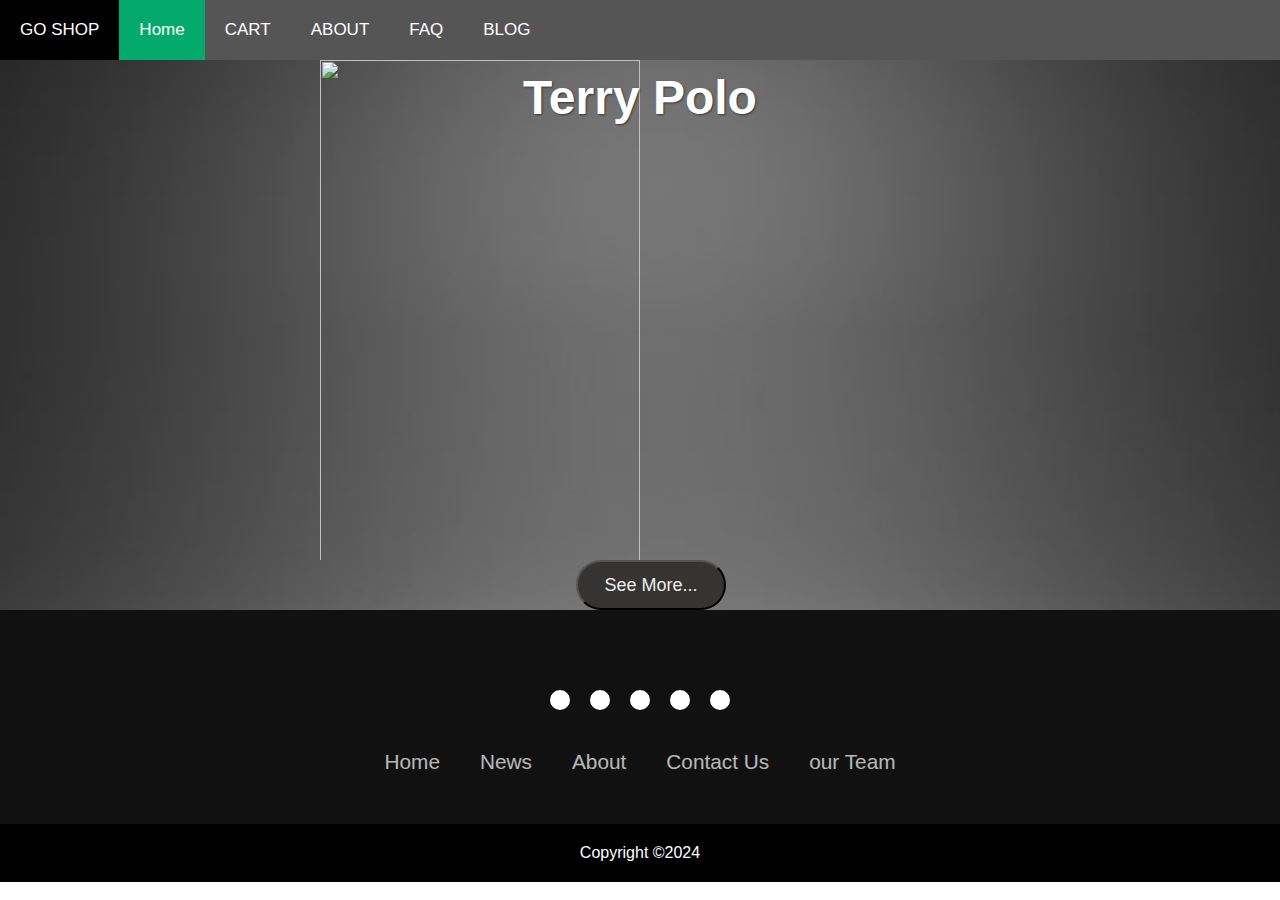
==== index.html @ b3a8ac7a "Add files via upload" ====
<!DOCTYPE html>
<html lang="en">

<head>
    <meta charset="UTF-8">
    <meta name="viewport" content="width=device-width, initial-scale=1.0">
    <title>GO SHOP</title>
    <!--head icon shop it logo -->
  
    <!-- CSS EXTENSION -->
    <link rel="stylesheet" href="style.css">
    <link rel="stylesheet" href="css1/all.min.css">
    <link rel="stylesheet" href="css1/fontawesome.min.css">


   

</head>

<body>
            
            <div class="navbar">
                <a href="" style="background-color:black">GO SHOP</a>
                <a href="C:\Users\laurence\OneDrive\Desktop\.NET Website\MyCodes\.netWebsite\.netWebsite\index.html" style="background-color: #04AA6D;">Home</a>
                <a href="C:\Users\laurence\OneDrive\Desktop\.NET Website\MyCodes\.netWebsite\.netWebsite\shopping-cart-app\merch\index.html" target="_blank"> CART</a>
                <a href="C:\Users\laurence\OneDrive\Desktop\.NET Website\MyCodes\.netWebsite\.netWebsite\about.html"> ABOUT</a>
                <a href="C:\Users\laurence\OneDrive\Desktop\.NET Website\MyCodes\.netWebsite\.netWebsite\faq.html"> FAQ</a>
                <a href="C:\Users\laurence\OneDrive\Desktop\.NET Website\MyCodes\.netWebsite\.netWebsite\Vintong\blog.html">BLOG</a>
                <a href="C:\Users\laurence\OneDrive\Desktop\.NET Website\MyCodes\.netWebsite\.netWebsite\edit-profile\index.html">
                    <i class="fa-solid fa-user" id="user"></i>
                </a>
              </div>
            

    <div class="slider">
        <figure>
            <div class="slide">
                <h1>Terry Polo</h1>
                
               <a href="C:\Users\laurence\OneDrive\Desktop\.NET Website\MyCodes\.netWebsite\.netWebsite\shopping-cart-app\merch\index.html">
                <img src="C:/Users/laurence/OneDrive/Desktop/.NET Website/MyCodes/.netWebsite/.netWebsite/shopping-cart-app/merch/FrenchTerryQuarterZipPolo.png">
            </a>
            </div>
            <div class="slide">
                <h1>Black Boxy</h1>
                
                <a href="C:\Users\laurence\OneDrive\Desktop\.NET Website\MyCodes\.netWebsite\.netWebsite\shopping-cart-app\merch\index.html">
                <img src="C:/Users/laurence/OneDrive/Desktop/.NET Website/MyCodes/.netWebsite/.netWebsite/shopping-cart-app/merch/BlossomoftheNightBlackBoxy.png" >
                </a>
            </div>
            <div class="slide">
                <h1>Paradise Fatigue</h1>
                <a href="C:\Users\laurence\OneDrive\Desktop\.NET Website\MyCodes\.netWebsite\.netWebsite\shopping-cart-app\merch\index.html">
                <img src="C:/Users/laurence/OneDrive/Desktop/.NET Website/MyCodes/.netWebsite/.netWebsite/shopping-cart-app/merch/ParadiseFatigue.png">
            </a>
            </div>
            <div class="slide">
                <h1>Pull Over Acid Gray</h1>
                <a href="C:\Users\laurence\OneDrive\Desktop\.NET Website\MyCodes\.netWebsite\.netWebsite\shopping-cart-app\merch\index.html">
                <img src="C:/Users/laurence/OneDrive/Desktop/.NET Website/MyCodes/.netWebsite/.netWebsite/shopping-cart-app/merch/pulloveracidgray.png">
                </a>
            </div>
        </figure>
    </div>
        <button class="prodBtn" onclick="prodBtn()">See More...</button>
   






    <footer>
        <div class="footerContainer">
            <div class="socialIcons">
                <a href="https://www.facebook.com/"><i class="fa-brands fa-facebook"></i></a>
                <a href="https://www.instagram.com/"><i class="fa-brands fa-instagram"></i></a>
                <a href="https://x.com"><i class="fa-brands fa-x-twitter"></i></a>
                <a href="https://www.google.com/"><i class="fa-brands fa-google"></i></a>
                <a href="https://www.youtube.com/"><i class="fa-brands fa-youtube"></i></a>
            </div>
            <div class="footerNav">
                <ul><li><a href="index.html">Home</a></li>
                    <li><a href="blog.html">News</a></li>
                    <li><a href="about.html">About</a></li>
                    <li><a href="about.html">Contact Us</a></li>
                    <li><a href="about.html">our Team</a></li>
                </ul>
            </div>
            
        </div>
        <div class="footerBottom">
            <p>Copyright &copy;2024</p>
        </div>

    
    <script src="signup.js"></script>
    <script src="index.js"></script>

</body>

</html>
---- style.css ----
* {
    padding: 0;
    margin: 0;
    box-sizing: border-box;
    font-family: 'Montserrat', sans-serif;
    list-style: none;
    font-size: 16px;

}


.slider {
    width: 100%;
    height: 500px;
    overflow: hidden;
}

figure {
    position: relative;
    left: 0;
    width: 400%;
    animation: 12s slide infinite;
}

.slide {
    position: relative;
    width: 25%;
    float: left;
}

.slide h1 {
    position: absolute;
    font-size: 3em;
    width: 100%;
    text-align: center;
    margin-top: 10px;
    color: white;
    text-shadow: 1px 1px 2px rgba(0, 0, 0, 0.5);
}

.slide img {
    display: block;
    margin-left: auto;
    margin-right: auto;
    width: 50%;
    height: 600px;
}

@keyframes slide {
    0% {
        left: 0;
    }

    10% {
        left: 0;
    }

    20% {
        left: -100%;
    }

    30% {
        left: -100%;
    }

    40% {
        left: -200%;
    }

    50% {
        left: -200%;
    }

    55% {
        left: -300%;
    }

    65% {
        left: -300%;
    }

    66% {
        left: -200%;
    }

    74% {
        left: -200%;
    }

    75% {
        left: -100%;
    }

    85% {
        left: -100%;
    }

    90% {
        left: 0;
    }

    100% {
        left: 0;
    }
}

a {
    text-decoration: none;
}

a:hover {
    color: #f18930;
}

.social-icons i:hover {
    color: #f18930;
}

.bottom-bar {
    background: #f18930;
    text-align: center;
    padding: 10px 0;
    margin-top: 50px;
}

.bottom-bar p {
    color: #343434;
    margin: 0;
}

body {

    background-image: url(back.jpg);
    background-repeat: no-repeat;
    background-size: cover;

}

.navbar img {
    float: left;
}


.navbar {
    width: 100%;
    background-color: #555;
    overflow: auto;

}


.navbar a {
    float: left;
    text-align: center;
    padding: 20px;
    color: white;
    text-decoration: none;
    font-size: 17px;
}


.navbar a:hover {
    background-color: #4b4a47;
}


@media screen and (max-width: 500px) {
    .navbar a {
        float: none;
        display: block;
    }


    img {
        display: none;
    }

}

a,
buttton {
    color: white;
}


#btn:hover {
    background-color: transparent;
}

.content {
    text-align: center;
    margin-left: -50px;
    margin-top: -55px;
}





input {
    border-radius: 2px;
    border-color: #353432;
    border-width: 5px;
}

#username,
#password,
#btn_login {
    border-color: transparent;
}





.prodBtn {
    border-color: black;
    color: #eee;
    background-color: #353432;
    width: 150px;
    margin-bottom: 20px;
    height: 50px;
    font-size: large;
    position: absolute;
    border-radius: 50px;
    left: 45%;
    cursor: pointer;
}

.prodBtn:hover {
    background-color: #4b4a47;
}

footer {
    background-color: #111;
    margin-top: 50px;
}

.footerContainer {
    width: 100%;
    padding: 70px 30px 20px;
}

.socialIcons {
    display: flex;
    justify-content: center;
}

.socialIcons a {
    text-decoration: none;
    padding: 10px;
    background-color: white;
    margin: 10px;
    border-radius: 50%;
}

.socialIcons a i {
    font-size: 2em;
    color: black;
    opacity: 0, 9;
}

.socialIcons a:hover {
    background-color: #111;
    transition: 0.5s;
}

.socialIcons a:hover i {
    color: white;
    transition: 0.5s;
}

.footerNav {
    margin: 30px 0;
}

.footerNav ul {
    display: flex;
    justify-content: center;
    list-style-type: none;
}

.footerNav ul li a {
    color: white;
    margin: 20px;
    text-decoration: none;
    font-size: 1.3em;
    opacity: 0.7;
    transition: 0.5s;

}

.footerNav ul li a:hover {
    opacity: 1;
}

.footerBottom {
    background-color: #000;
    padding: 20px;
    text-align: center;
}

.footerBottom p {
    color: white;
}

.designer {
    opacity: 0.7;
    text-transform: uppercase;
    letter-spacing: 1px;
    font-weight: 400;
    margin: 0px 5px;
}

@media (max-width: 700px) {
    .footerNav ul {
        flex-direction: column;
    }

    .footerNav ul li {
        width: 100%;
        text-align: center;
        margin: 10px;
    }

    .socialIcons a {
        padding: 8px;
        margin: 4px;
    }
}
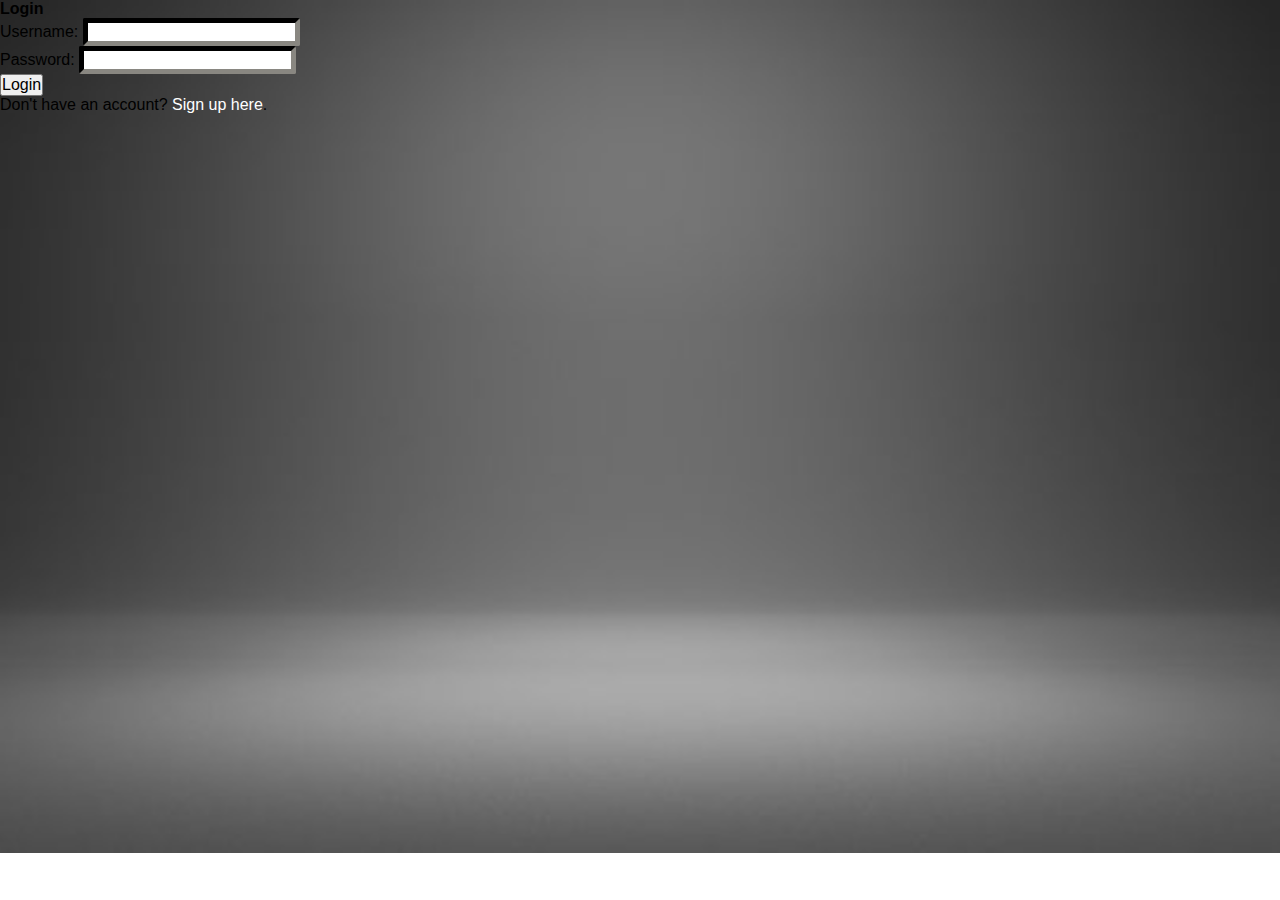
==== commit 731c3591: "Add files via upload" ====
--- a/index.html
+++ b/index.html
@@ -1,102 +1,66 @@
 <!DOCTYPE html>
 <html lang="en">
-
 <head>
     <meta charset="UTF-8">
     <meta name="viewport" content="width=device-width, initial-scale=1.0">
-    <title>GO SHOP</title>
-    <!--head icon shop it logo -->
-  
-    <!-- CSS EXTENSION -->
+    <title>Login and Signup</title>
     <link rel="stylesheet" href="style.css">
-    <link rel="stylesheet" href="css1/all.min.css">
-    <link rel="stylesheet" href="css1/fontawesome.min.css">
-
-
-   
-
 </head>
-
 <body>
-            
-            <div class="navbar">
-                <a href="" style="background-color:black">GO SHOP</a>
-                <a href="C:\Users\laurence\OneDrive\Desktop\.NET Website\MyCodes\.netWebsite\.netWebsite\index.html" style="background-color: #04AA6D;">Home</a>
-                <a href="C:\Users\laurence\OneDrive\Desktop\.NET Website\MyCodes\.netWebsite\.netWebsite\shopping-cart-app\merch\index.html" target="_blank"> CART</a>
-                <a href="C:\Users\laurence\OneDrive\Desktop\.NET Website\MyCodes\.netWebsite\.netWebsite\about.html"> ABOUT</a>
-                <a href="C:\Users\laurence\OneDrive\Desktop\.NET Website\MyCodes\.netWebsite\.netWebsite\faq.html"> FAQ</a>
-                <a href="C:\Users\laurence\OneDrive\Desktop\.NET Website\MyCodes\.netWebsite\.netWebsite\Vintong\blog.html">BLOG</a>
-                <a href="C:\Users\laurence\OneDrive\Desktop\.NET Website\MyCodes\.netWebsite\.netWebsite\edit-profile\index.html">
-                    <i class="fa-solid fa-user" id="user"></i>
-                </a>
-              </div>
-            
-
-    <div class="slider">
-        <figure>
-            <div class="slide">
-                <h1>Terry Polo</h1>
-                
-               <a href="C:\Users\laurence\OneDrive\Desktop\.NET Website\MyCodes\.netWebsite\.netWebsite\shopping-cart-app\merch\index.html">
-                <img src="C:/Users/laurence/OneDrive/Desktop/.NET Website/MyCodes/.netWebsite/.netWebsite/shopping-cart-app/merch/FrenchTerryQuarterZipPolo.png">
-            </a>
-            </div>
-            <div class="slide">
-                <h1>Black Boxy</h1>
-                
-                <a href="C:\Users\laurence\OneDrive\Desktop\.NET Website\MyCodes\.netWebsite\.netWebsite\shopping-cart-app\merch\index.html">
-                <img src="C:/Users/laurence/OneDrive/Desktop/.NET Website/MyCodes/.netWebsite/.netWebsite/shopping-cart-app/merch/BlossomoftheNightBlackBoxy.png" >
-                </a>
-            </div>
-            <div class="slide">
-                <h1>Paradise Fatigue</h1>
-                <a href="C:\Users\laurence\OneDrive\Desktop\.NET Website\MyCodes\.netWebsite\.netWebsite\shopping-cart-app\merch\index.html">
-                <img src="C:/Users/laurence/OneDrive/Desktop/.NET Website/MyCodes/.netWebsite/.netWebsite/shopping-cart-app/merch/ParadiseFatigue.png">
-            </a>
-            </div>
-            <div class="slide">
-                <h1>Pull Over Acid Gray</h1>
-                <a href="C:\Users\laurence\OneDrive\Desktop\.NET Website\MyCodes\.netWebsite\.netWebsite\shopping-cart-app\merch\index.html">
-                <img src="C:/Users/laurence/OneDrive/Desktop/.NET Website/MyCodes/.netWebsite/.netWebsite/shopping-cart-app/merch/pulloveracidgray.png">
-                </a>
-            </div>
-        </figure>
+    <div class="container">
+        <div class="form-container" id="login-form">
+            <h2>Login</h2>
+            <form class="login-form">
+                <div class="form-group">
+                    <label for="login-username">Username:</label>
+                    <input class="loginUsername" type="username" id="login-username" required>
+                </div>
+                <div class="form-group">
+                    <label for="login-password">Password:</label>
+                    <input class="loginPassword" type="password" id="login-password" required>
+                </div>
+                <button type="submit">Login</button>
+                <p>Don't have an account? <a href="#" onclick="showSignupForm()">Sign up here</a>.</p>
+            </form>
+        </div>
+        
+        <div class="form-container" id="signup-form" style="display: none;">
+            <h2>Sign Up</h2>
+            <form class="signup-form">
+                <div class="form-group">
+                    <label for="signup-username">Username</label>
+                    <input class="signupUsername" type="text" id="signup-username" required>
+                </div>
+                <div class="form-group">
+                    <label for="signup-firstname">First Name</label>
+                    <input class="signupfname" type="text" id="signup-fname" required>
+                </div>
+                <div class="form-group">
+                    <label for="signup-lastname">Last Name</label>
+                    <input class="signuplname" type="text" id="signup-lname" required>
+                </div>
+                <div class="form-group">
+                    <label for="signup-Adress">Address</label>
+                    <input class="signupAdress" type="text" id="signup-Adress" required>
+                </div>
+                <div class="form-group">
+                    <label for="signup-phoneNum">Phone Number</label>
+                    <input class="signuphoneNum" type="number" id="signup-phoneNum" required>
+                </div>
+                <div class="form-group">
+                    <label for="signup-email">Email:</label>
+                    <input type="email" id="signup-email" required>
+                </div>
+                <div class="form-group">
+                    <label for="signup-password">Password:</label>
+                    <input class="signupPassword" type="password" id="signup-password" required>
+                </div>
+                <button type="submit">Sign Up</button>
+                <p>Already have an account? <a href="#" onclick="showLoginForm()">Log in here</a>.</p>
+            </form>
+        </div>
     </div>
-        <button class="prodBtn" onclick="prodBtn()">See More...</button>
-   
-
-
-
-
-
-
-    <footer>
-        <div class="footerContainer">
-            <div class="socialIcons">
-                <a href="https://www.facebook.com/"><i class="fa-brands fa-facebook"></i></a>
-                <a href="https://www.instagram.com/"><i class="fa-brands fa-instagram"></i></a>
-                <a href="https://x.com"><i class="fa-brands fa-x-twitter"></i></a>
-                <a href="https://www.google.com/"><i class="fa-brands fa-google"></i></a>
-                <a href="https://www.youtube.com/"><i class="fa-brands fa-youtube"></i></a>
-            </div>
-            <div class="footerNav">
-                <ul><li><a href="index.html">Home</a></li>
-                    <li><a href="blog.html">News</a></li>
-                    <li><a href="about.html">About</a></li>
-                    <li><a href="about.html">Contact Us</a></li>
-                    <li><a href="about.html">our Team</a></li>
-                </ul>
-            </div>
-            
-        </div>
-        <div class="footerBottom">
-            <p>Copyright &copy;2024</p>
-        </div>
-
-    
-    <script src="signup.js"></script>
-    <script src="index.js"></script>
-
+    <script src="script.js"></script>
+    <script src="clone.js"></script>
 </body>
-
-</html>+</html>
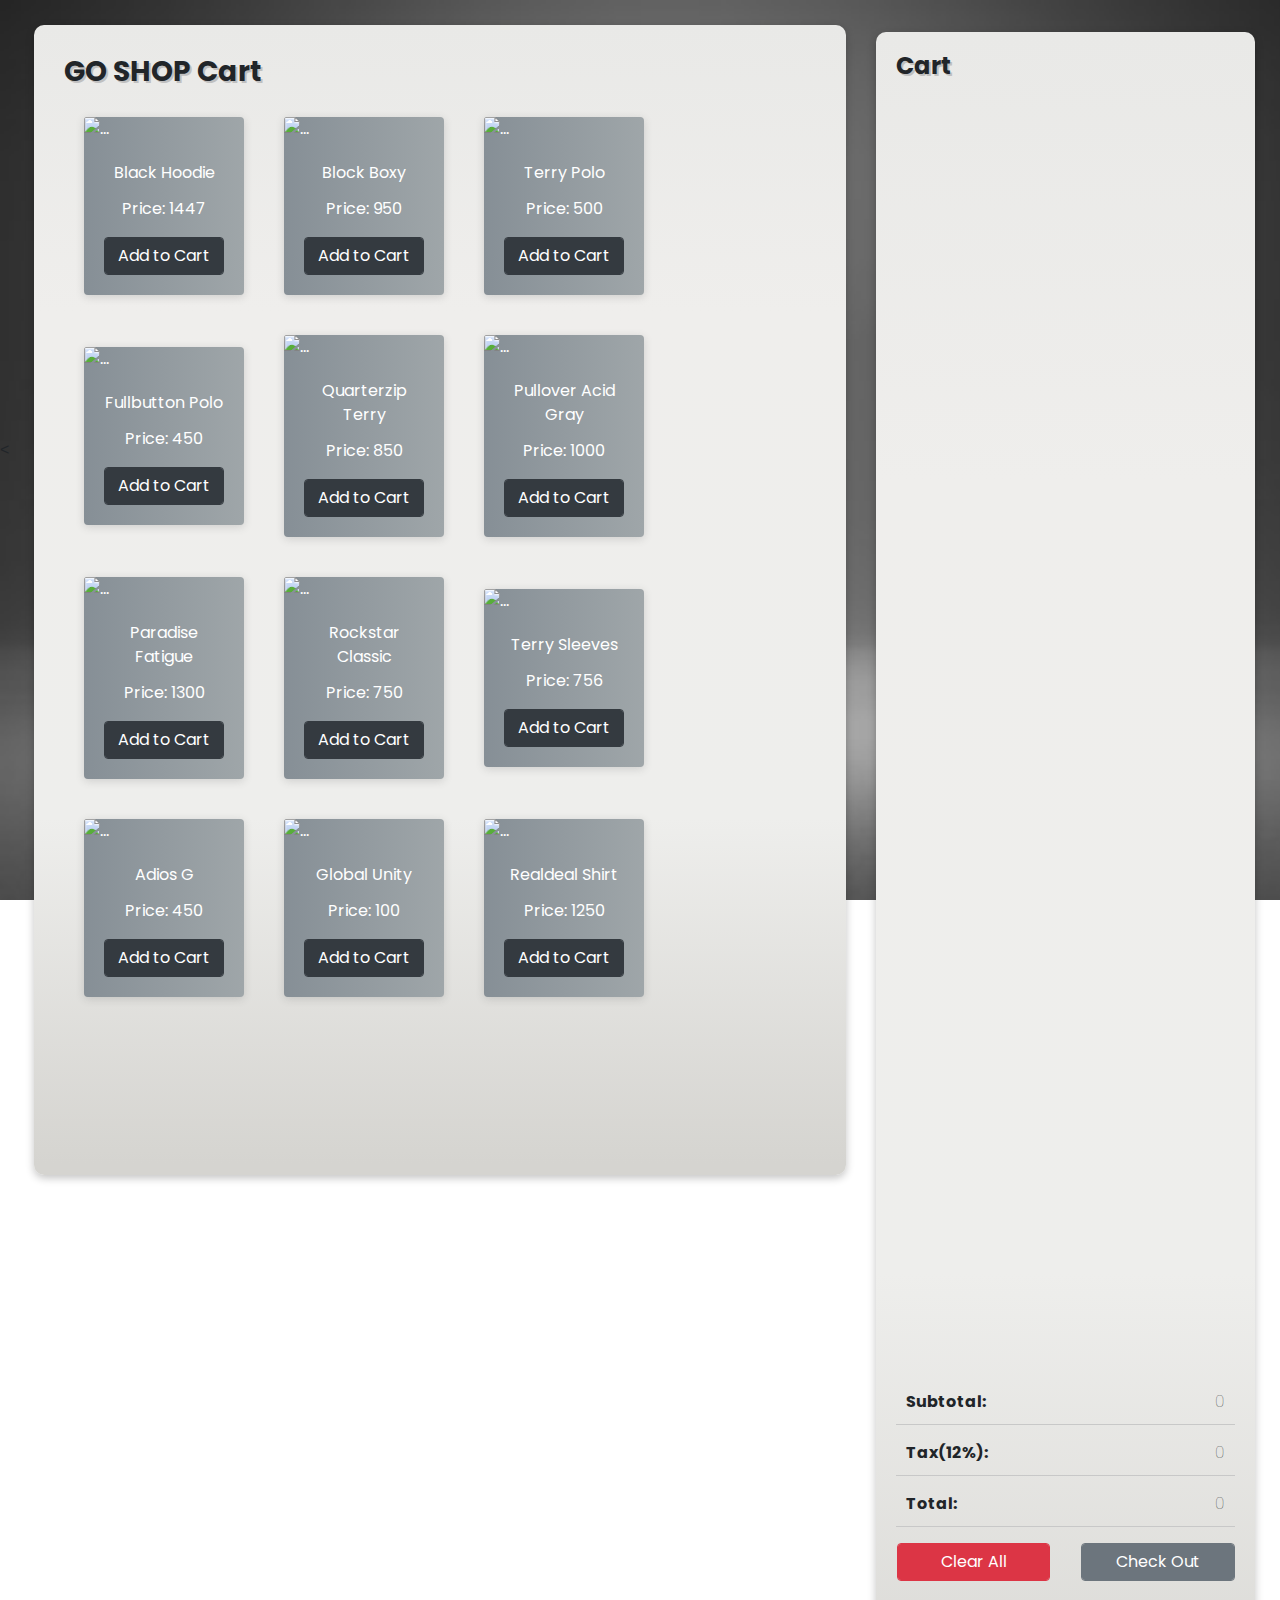
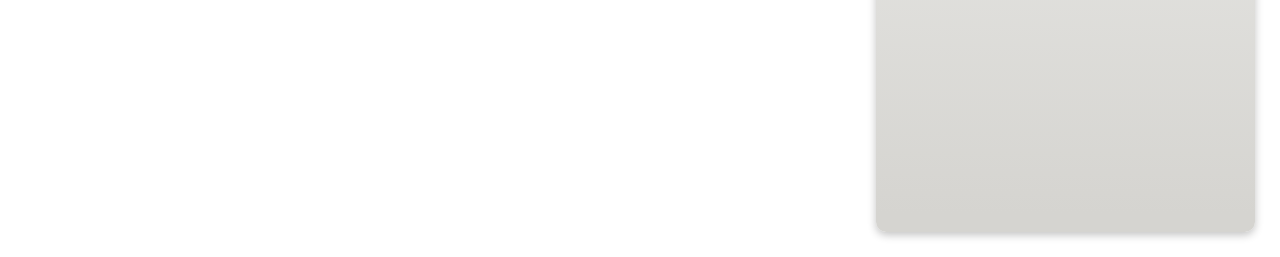
==== commit 23a6b28c: "Add files via upload" ====
--- a/index.html
+++ b/index.html
@@ -3,64 +3,51 @@
 <head>
     <meta charset="UTF-8">
     <meta name="viewport" content="width=device-width, initial-scale=1.0">
-    <title>Login and Signup</title>
+    <title>Shopping Cart App</title>
+
+    
+    <link rel="stylesheet" href="https://cdn.jsdelivr.net/npm/bootstrap@4.6.2/dist/css/bootstrap.min.css">
+
+    <
     <link rel="stylesheet" href="style.css">
 </head>
 <body>
-    <div class="container">
-        <div class="form-container" id="login-form">
-            <h2>Login</h2>
-            <form class="login-form">
-                <div class="form-group">
-                    <label for="login-username">Username:</label>
-                    <input class="loginUsername" type="username" id="login-username" required>
+
+    <div class="main row">
+
+        <div class="container1 col-8">
+            <div class="items-container">
+                <h3>GO SHOP Cart </h3>
+                <div class="items">
                 </div>
-                <div class="form-group">
-                    <label for="login-password">Password:</label>
-                    <input class="loginPassword" type="password" id="login-password" required>
+            </div>
+        </div>
+
+        <div class="container2  col-4">
+            <div class="cart-container">
+                <div class="cart">
+                    <h4>Cart</h4>
+                    <ul class="list-group cart-list"></ul>
                 </div>
-                <button type="submit">Login</button>
-                <p>Don't have an account? <a href="#" onclick="showSignupForm()">Sign up here</a>.</p>
-            </form>
+
+                <div class="check-out">
+                    <p>Subtotal: <span class="subtotal float-right">0</span></p>
+                    <p>Tax(12%): <span class="tax float-right">0</span></p>
+                    <p>Total: <span class="total float-right">0</span></p>
+
+                    <div class="buttons row">
+                        <button class="btn btn-danger form-control col-5" onclick="clearCart()">Clear All</button>
+                        <button id="checkoutBtn" class="btn btn-secondary form-control col-5">Check Out</button>
+                    </div>
+                </div>
+            </div>
         </div>
-        
-        <div class="form-container" id="signup-form" style="display: none;">
-            <h2>Sign Up</h2>
-            <form class="signup-form">
-                <div class="form-group">
-                    <label for="signup-username">Username</label>
-                    <input class="signupUsername" type="text" id="signup-username" required>
-                </div>
-                <div class="form-group">
-                    <label for="signup-firstname">First Name</label>
-                    <input class="signupfname" type="text" id="signup-fname" required>
-                </div>
-                <div class="form-group">
-                    <label for="signup-lastname">Last Name</label>
-                    <input class="signuplname" type="text" id="signup-lname" required>
-                </div>
-                <div class="form-group">
-                    <label for="signup-Adress">Address</label>
-                    <input class="signupAdress" type="text" id="signup-Adress" required>
-                </div>
-                <div class="form-group">
-                    <label for="signup-phoneNum">Phone Number</label>
-                    <input class="signuphoneNum" type="number" id="signup-phoneNum" required>
-                </div>
-                <div class="form-group">
-                    <label for="signup-email">Email:</label>
-                    <input type="email" id="signup-email" required>
-                </div>
-                <div class="form-group">
-                    <label for="signup-password">Password:</label>
-                    <input class="signupPassword" type="password" id="signup-password" required>
-                </div>
-                <button type="submit">Sign Up</button>
-                <p>Already have an account? <a href="#" onclick="showLoginForm()">Log in here</a>.</p>
-            </form>
-        </div>
+
     </div>
-    <script src="script.js"></script>
-    <script src="clone.js"></script>
+
+
+    <script src="https://cdn.jsdelivr.net/npm/jquery@3.5.1/dist/jquery.slim.min.js"></script>
+    <script src="https://cdn.jsdelivr.net/npm/bootstrap@4.6.2/dist/js/bootstrap.bundle.min.js"></script>
+    <script src="./script.js"></script>
 </body>
-</html>
+</html>--- a/style.css
+++ b/style.css
@@ -1,330 +1,110 @@
+@import url('https://fonts.googleapis.com/css2?family=Poppins:wght@500&display=swap');
+
 * {
+    margin: 0;
     padding: 0;
-    margin: 0;
-    box-sizing: border-box;
-    font-family: 'Montserrat', sans-serif;
-    list-style: none;
-    font-size: 16px;
-
-}
-
-
-.slider {
-    width: 100%;
-    height: 500px;
-    overflow: hidden;
-}
-
-figure {
-    position: relative;
-    left: 0;
-    width: 400%;
-    animation: 12s slide infinite;
-}
-
-.slide {
-    position: relative;
-    width: 25%;
-    float: left;
-}
-
-.slide h1 {
-    position: absolute;
-    font-size: 3em;
-    width: 100%;
-    text-align: center;
-    margin-top: 10px;
-    color: white;
-    text-shadow: 1px 1px 2px rgba(0, 0, 0, 0.5);
-}
-
-.slide img {
-    display: block;
-    margin-left: auto;
-    margin-right: auto;
-    width: 50%;
-    height: 600px;
-}
-
-@keyframes slide {
-    0% {
-        left: 0;
-    }
-
-    10% {
-        left: 0;
-    }
-
-    20% {
-        left: -100%;
-    }
-
-    30% {
-        left: -100%;
-    }
-
-    40% {
-        left: -200%;
-    }
-
-    50% {
-        left: -200%;
-    }
-
-    55% {
-        left: -300%;
-    }
-
-    65% {
-        left: -300%;
-    }
-
-    66% {
-        left: -200%;
-    }
-
-    74% {
-        left: -200%;
-    }
-
-    75% {
-        left: -100%;
-    }
-
-    85% {
-        left: -100%;
-    }
-
-    90% {
-        left: 0;
-    }
-
-    100% {
-        left: 0;
-    }
-}
-
-a {
-    text-decoration: none;
-}
-
-a:hover {
-    color: #f18930;
-}
-
-.social-icons i:hover {
-    color: #f18930;
-}
-
-.bottom-bar {
-    background: #f18930;
-    text-align: center;
-    padding: 10px 0;
-    margin-top: 50px;
-}
-
-.bottom-bar p {
-    color: #343434;
-    margin: 0;
+    font-family: 'Poppins', sans-serif;
 }
 
 body {
-
-    background-image: url(back.jpg);
+    display: flex;
+    justify-content: center;
+    align-items: center;
+    height: 100vh;
+    background-image:url(back.jpg);
+    background-size: cover;
     background-repeat: no-repeat;
-    background-size: cover;
-
+    background-attachment: fixed;
+   
+    
 }
 
-.navbar img {
-    float: left;
+.main {
+    display: flex;
+    justify-content: space-evenly;
+    width: 1440px;
+    height: 900px;
 }
 
-
-.navbar {
-    width: 100%;
-    background-color: #555;
-    overflow: auto;
-
+.items-container {
+    box-shadow: rgba(0, 0, 0, 0.24) 0px 3px 8px;
+    padding: 30px;
+    margin: 25px 0px 25px 25px;
+    height: 1150px;
+    border-radius: 10px;
+    background-image: linear-gradient(to top, #d5d4d0 0%, #d5d4d0 1%, #eeeeec 31%, #efeeec 75%, #e9e9e7 100%);
 }
 
-
-.navbar a {
-    float: left;
-    text-align: center;
-    padding: 20px;
-    color: white;
-    text-decoration: none;
-    font-size: 17px;
+.items-container > h3, .cart-container h4 {
+    font-weight: bold;
+    text-shadow: 2px 2px rgb(192, 192, 192);
 }
 
-
-.navbar a:hover {
-    background-color: #4b4a47;
+.items {
+    display: flex;
+    flex-wrap: wrap;
+    align-items: center;
 }
 
-
-@media screen and (max-width: 500px) {
-    .navbar a {
-        float: none;
-        display: block;
-    }
-
-
-    img {
-        display: none;
-    }
-
+.card {
+    margin: 20px;
+    box-shadow: rgba(78, 78, 78, 0.2) 0px 2px 8px 0px;
+    background: #C9CCD3;
+    background-image: linear-gradient(to right, #868f96 0%, #9fa6a9 100%);
+    color: rgb(255, 255, 255);
+    border: none;
 }
 
-a,
-buttton {
-    color: white;
+.cart-container {
+    box-shadow: rgba(0, 0, 0, 0.24) 0px 3px 8px;
+    height: 1800px;
+    margin: 32px 25px 25px 0px;
+    border-radius: 10px;
+    background-image: linear-gradient(to top, #d5d4d0 0%, #d5d4d0 1%, #eeeeec 31%, #efeeec 75%, #e9e9e7 100%);
+    padding: 20px;
 }
 
-
-#btn:hover {
-    background-color: transparent;
+.cart {
+    height: 76%;
 }
 
-.content {
-    text-align: center;
-    margin-left: -50px;
-    margin-top: -55px;
+.check-out p {
+    font-weight: bold;
+    border-bottom: 1px solid rgb(200, 200, 200);
+    padding: 0px 10px 10px 10px;
 }
 
-
-
-
-
-input {
-    border-radius: 2px;
-    border-color: #353432;
-    border-width: 5px;
+.check-out span {
+    font-weight: 100;
 }
 
-#username,
-#password,
-#btn_login {
-    border-color: transparent;
+.buttons {
+    display: flex;
+    justify-content: space-around;
 }
 
-
-
-
-
-.prodBtn {
-    border-color: black;
-    color: #eee;
-    background-color: #353432;
-    width: 150px;
-    margin-bottom: 20px;
-    height: 50px;
-    font-size: large;
-    position: absolute;
-    border-radius: 50px;
-    left: 45%;
-    cursor: pointer;
+.list-group-item {
+    display: flex;
+    justify-content: space-between;
+    text-align: center;
+    background-image: linear-gradient(to right, #868f96 0%, #9fa6a9 100%);
+    color: rgb(255, 255, 255);
+    border: none;
+    border-radius: 5px;
+    margin: 3px;
+    box-shadow: rgba(99, 99, 99, 0.2) 0px 2px 8px 0px;
 }
 
-.prodBtn:hover {
-    background-color: #4b4a47;
+.list-group-item div {
+    display: flex;
+    justify-content: space-around;
+    align-items: center;
 }
 
-footer {
-    background-color: #111;
-    margin-top: 50px;
-}
-
-.footerContainer {
-    width: 100%;
-    padding: 70px 30px 20px;
-}
-
-.socialIcons {
-    display: flex;
-    justify-content: center;
-}
-
-.socialIcons a {
-    text-decoration: none;
-    padding: 10px;
-    background-color: white;
-    margin: 10px;
-    border-radius: 50%;
-}
-
-.socialIcons a i {
-    font-size: 2em;
-    color: black;
-    opacity: 0, 9;
-}
-
-.socialIcons a:hover {
-    background-color: #111;
-    transition: 0.5s;
-}
-
-.socialIcons a:hover i {
-    color: white;
-    transition: 0.5s;
-}
-
-.footerNav {
-    margin: 30px 0;
-}
-
-.footerNav ul {
-    display: flex;
-    justify-content: center;
-    list-style-type: none;
-}
-
-.footerNav ul li a {
-    color: white;
-    margin: 20px;
-    text-decoration: none;
-    font-size: 1.3em;
-    opacity: 0.7;
-    transition: 0.5s;
-
-}
-
-.footerNav ul li a:hover {
-    opacity: 1;
-}
-
-.footerBottom {
-    background-color: #000;
-    padding: 20px;
-    text-align: center;
-}
-
-.footerBottom p {
-    color: white;
-}
-
-.designer {
-    opacity: 0.7;
-    text-transform: uppercase;
-    letter-spacing: 1px;
-    font-weight: 400;
-    margin: 0px 5px;
-}
-
-@media (max-width: 700px) {
-    .footerNav ul {
-        flex-direction: column;
-    }
-
-    .footerNav ul li {
-        width: 100%;
-        text-align: center;
-        margin: 10px;
-    }
-
-    .socialIcons a {
-        padding: 8px;
-        margin: 4px;
-    }
+.list-group-item div button {
+    width: 30px;
+    height: 30px;
+    border: none;
+    background-color: rgb(100, 100, 100);
+    color: rgb(255, 255, 255);
 }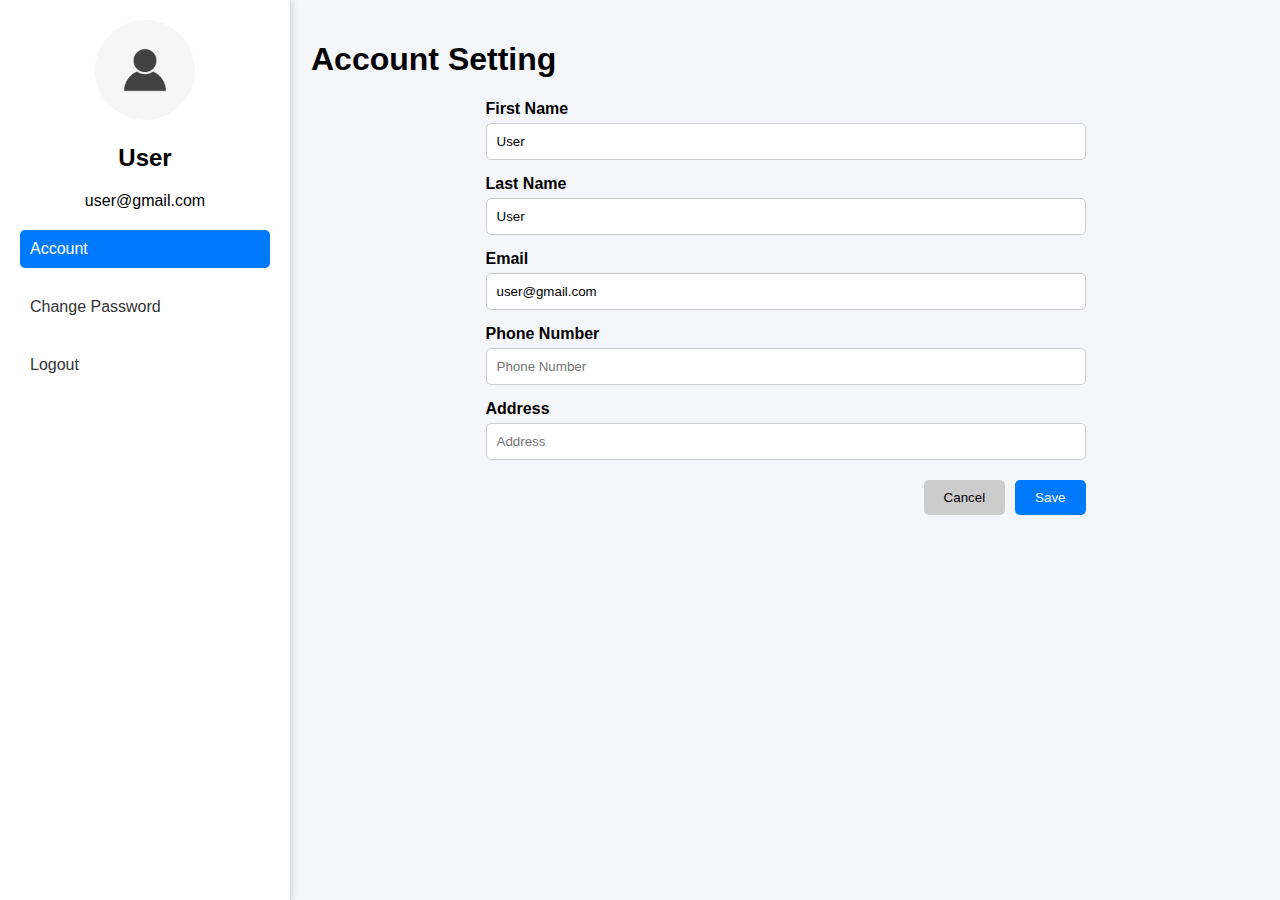
==== commit 6f447641: "Add files via upload" ====
--- a/index.html
+++ b/index.html
@@ -3,51 +3,79 @@
 <head>
     <meta charset="UTF-8">
     <meta name="viewport" content="width=device-width, initial-scale=1.0">
-    <title>Shopping Cart App</title>
-
-    
-    <link rel="stylesheet" href="https://cdn.jsdelivr.net/npm/bootstrap@4.6.2/dist/css/bootstrap.min.css">
-
-    <
+    <title>Account Settings</title>
     <link rel="stylesheet" href="style.css">
 </head>
 <body>
-
-    <div class="main row">
-
-        <div class="container1 col-8">
-            <div class="items-container">
-                <h3>GO SHOP Cart </h3>
-                <div class="items">
-                </div>
+    <div class="container">
+        <aside class="sidebar">
+            <div class="profile-info">
+                <img src="admin.webp" alt="Profile Picture" class="profile-pic">
+                <h2>User</h2>
+                <p>user@gmail.com</p>
             </div>
-        </div>
-
-        <div class="container2  col-4">
-            <div class="cart-container">
-                <div class="cart">
-                    <h4>Cart</h4>
-                    <ul class="list-group cart-list"></ul>
-                </div>
-
-                <div class="check-out">
-                    <p>Subtotal: <span class="subtotal float-right">0</span></p>
-                    <p>Tax(12%): <span class="tax float-right">0</span></p>
-                    <p>Total: <span class="total float-right">0</span></p>
-
-                    <div class="buttons row">
-                        <button class="btn btn-danger form-control col-5" onclick="clearCart()">Clear All</button>
-                        <button id="checkoutBtn" class="btn btn-secondary form-control col-5">Check Out</button>
+            <nav class="sidebar-nav">
+                <ul>
+                    <li><a href="#account" class="active" onclick="activateMenu(event)">Account</a></li>
+                    <li><a href="#change-password" onclick="activateMenu(event)">Change Password</a></li>
+                    <li><a href="#" onclick="logout(event)">Logout</a></li>
+                </ul>
+            </nav>
+        </aside>
+        <main class="main-content">
+            <section id="account" class="active">
+                <h1>Account Setting</h1>
+                <form>
+                    <div class="form-group">
+                        <label for="first-name">First Name</label>
+                        <input type="text" id="first-name" name="first-name" value="User">
                     </div>
-                </div>
-            </div>
-        </div>
-
+                    <div class="form-group">
+                        <label for="last-name">Last Name</label>
+                        <input type="text" id="last-name" name="last-name" value="User">
+                    </div>
+                    <div class="form-group">
+                        <label for="email">Email</label>
+                        <input type="email" id="email" name="email" value="user@gmail.com">
+                    </div>
+                    <div class="form-group">
+                        <label for="phone-number">Phone Number</label>
+                        <input type="tel" id="phone-number" name="phone-number" placeholder="Phone Number">
+                    </div>
+                    <div class="form-group">
+                        <label for="address">Address</label>
+                        <input type="text" id="address" name="address" placeholder="Address">
+                    </div>
+                    <div class="form-actions">
+                        <button type="button" class="cancel-btn">Cancel</button>
+                        <button type="submit" class="save-btn">Save</button>
+                    </div>
+                </form>
+            </section>
+            <section id="change-password">
+                <h1>Change Password</h1>
+                <form>
+                    <div class="form-group">
+                        <label for="current-password">Current Password</label>
+                        <input type="password" id="current-password" name="current-password">
+                    </div>
+                    <div class="form-group">
+                        <label for="new-password">New Password</label>
+                        <input type="password" id="new-password" name="new-password">
+                    </div>
+                    <div class="form-group">
+                        <label for="reenter-new-password">Re-enter New Password</label>
+                        <input type="password" id="reenter-new-password" name="reenter-new-password">
+                    </div>
+                    <div class="form-actions">
+                        <button type="button" class="cancel-btn">Cancel</button>
+                        <button type="submit" class="update-btn">Update</button>
+                    </div>
+                </form>
+            </section>
+           
+        </main>
     </div>
-
-
-    <script src="https://cdn.jsdelivr.net/npm/jquery@3.5.1/dist/jquery.slim.min.js"></script>
-    <script src="https://cdn.jsdelivr.net/npm/bootstrap@4.6.2/dist/js/bootstrap.bundle.min.js"></script>
-    <script src="./script.js"></script>
+    <script src="script.js"></script>
 </body>
-</html>+</html>
--- a/style.css
+++ b/style.css
@@ -1,110 +1,115 @@
-@import url('https://fonts.googleapis.com/css2?family=Poppins:wght@500&display=swap');
-
-* {
+body {
+    font-family: Arial, sans-serif;
     margin: 0;
     padding: 0;
-    font-family: 'Poppins', sans-serif;
+    display: flex;
+    height: 100vh;
+    background-color: #f5f6fa;
 }
 
-body {
+.container {
     display: flex;
-    justify-content: center;
-    align-items: center;
-    height: 100vh;
-    background-image:url(back.jpg);
-    background-size: cover;
-    background-repeat: no-repeat;
-    background-attachment: fixed;
-   
-    
+    width: 100%;
 }
 
-.main {
-    display: flex;
-    justify-content: space-evenly;
-    width: 1440px;
-    height: 900px;
+.sidebar {
+    width: 250px;
+    background-color: #fff;
+    padding: 20px;
+    box-shadow: 2px 0 5px rgba(0, 0, 0, 0.1);
+    border-right: 1px solid #e0e0e0;
 }
 
-.items-container {
-    box-shadow: rgba(0, 0, 0, 0.24) 0px 3px 8px;
-    padding: 30px;
-    margin: 25px 0px 25px 25px;
-    height: 1150px;
-    border-radius: 10px;
-    background-image: linear-gradient(to top, #d5d4d0 0%, #d5d4d0 1%, #eeeeec 31%, #efeeec 75%, #e9e9e7 100%);
+.profile-info {
+    text-align: center;
 }
 
-.items-container > h3, .cart-container h4 {
-    font-weight: bold;
-    text-shadow: 2px 2px rgb(192, 192, 192);
+.profile-pic {
+    width: 100px;
+    height: 100px;
+    border-radius: 50%;
 }
 
-.items {
-    display: flex;
-    flex-wrap: wrap;
-    align-items: center;
+.sidebar-nav ul {
+    list-style-type: none;
+    padding: 0;
 }
 
-.card {
-    margin: 20px;
-    box-shadow: rgba(78, 78, 78, 0.2) 0px 2px 8px 0px;
-    background: #C9CCD3;
-    background-image: linear-gradient(to right, #868f96 0%, #9fa6a9 100%);
-    color: rgb(255, 255, 255);
-    border: none;
+.sidebar-nav ul li {
+    margin: 20px 0;
 }
 
-.cart-container {
-    box-shadow: rgba(0, 0, 0, 0.24) 0px 3px 8px;
-    height: 1800px;
-    margin: 32px 25px 25px 0px;
-    border-radius: 10px;
-    background-image: linear-gradient(to top, #d5d4d0 0%, #d5d4d0 1%, #eeeeec 31%, #efeeec 75%, #e9e9e7 100%);
+.sidebar-nav ul li a {
+    text-decoration: none;
+    color: #333;
+    display: block;
+    padding: 10px;
+    border-radius: 5px;
+    transition: background-color 0.3s;
+}
+
+.sidebar-nav ul li a.active, .sidebar-nav ul li a:hover {
+    background-color: #007bff;
+    color: white;
+}
+
+.main-content {
+    flex-grow: 1;
     padding: 20px;
 }
 
-.cart {
-    height: 76%;
+main section {
+    display: none;
 }
 
-.check-out p {
-    font-weight: bold;
-    border-bottom: 1px solid rgb(200, 200, 200);
-    padding: 0px 10px 10px 10px;
+main section.active {
+    display: block;
 }
 
-.check-out span {
-    font-weight: 100;
+form {
+    max-width: 600px;
+    margin: 0 auto;
 }
 
-.buttons {
+.form-group {
     display: flex;
-    justify-content: space-around;
+    flex-direction: column;
+    margin-bottom: 15px;
 }
 
-.list-group-item {
+.form-group label {
+    margin-bottom: 5px;
+    font-weight: bold;
+}
+
+.form-group input {
+    padding: 10px;
+    border: 1px solid #ccc;
+    border-radius: 5px;
+}
+
+.form-actions {
     display: flex;
-    justify-content: space-between;
-    text-align: center;
-    background-image: linear-gradient(to right, #868f96 0%, #9fa6a9 100%);
-    color: rgb(255, 255, 255);
+    justify-content: flex-end;
+    margin-top: 20px;
+}
+
+.cancel-btn, .save-btn, .update-btn {
+    padding: 10px 20px;
     border: none;
     border-radius: 5px;
-    margin: 3px;
-    box-shadow: rgba(99, 99, 99, 0.2) 0px 2px 8px 0px;
+    cursor: pointer;
 }
 
-.list-group-item div {
-    display: flex;
-    justify-content: space-around;
-    align-items: center;
+.cancel-btn {
+    background-color: #ccc;
+    margin-right: 10px;
 }
 
-.list-group-item div button {
-    width: 30px;
-    height: 30px;
-    border: none;
-    background-color: rgb(100, 100, 100);
-    color: rgb(255, 255, 255);
+.save-btn, .update-btn {
+    background-color: #007bff;
+    color: white;
+}
+i{
+    color:black;
 }